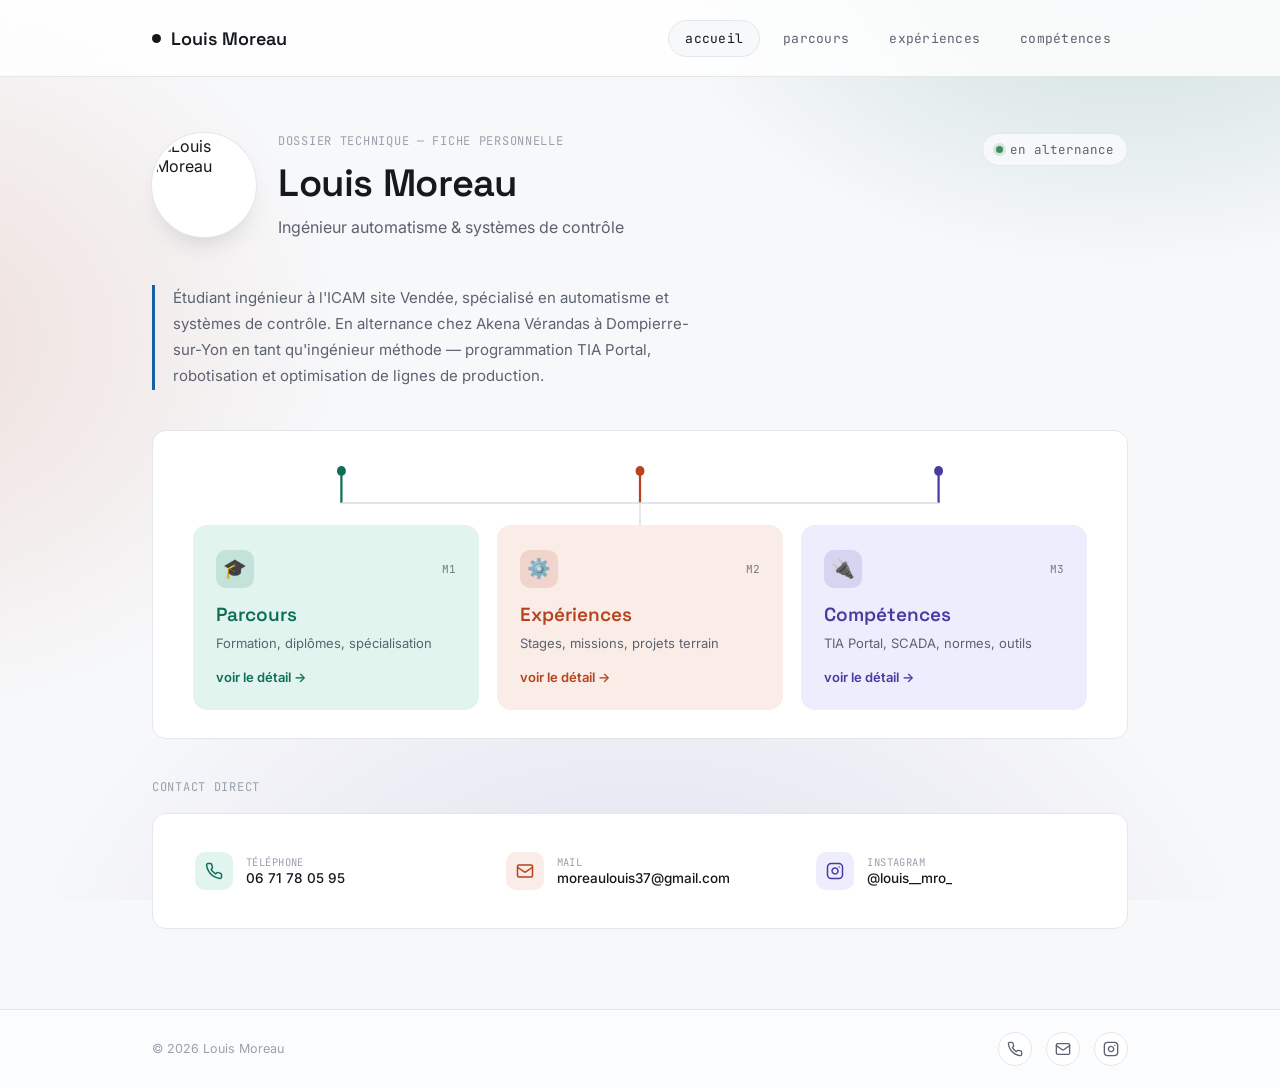
==== index.html @ c13bdbcf "Add files via upload" ====
<!DOCTYPE html>
<html lang="fr">
<head>
<meta charset="UTF-8">
<meta name="viewport" content="width=device-width, initial-scale=1.0">
<title>Louis Moreau — Ingénieur automatisme</title>
<link rel="stylesheet" href="style.css">
<style>
  .hero {
    display: flex;
    align-items: flex-start;
    justify-content: space-between;
    gap: 32px;
    margin-bottom: 44px;
  }
  .hero-portrait {
    width: 104px;
    height: 104px;
    border-radius: 50%;
    overflow: hidden;
    flex-shrink: 0;
    background: var(--surface);
    border: 3px solid var(--surface);
    box-shadow: 0 0 0 1px var(--border), 0 14px 30px -16px rgba(20,30,40,0.28);
  }
  .hero-portrait img {
    width: 100%;
    height: 100%;
    object-fit: cover;
    object-position: center 28%;
    display: block;
  }
  .hero-text { display: flex; gap: 22px; align-items: flex-start; }
  .quote {
    font-size: 15px;
    line-height: 1.75;
    color: var(--text-soft);
    max-width: 540px;
    border-left: 3px solid var(--blue);
    padding-left: 18px;
    margin: 0 0 40px;
  }
  .section-label {
    font-family: 'JetBrains Mono', monospace;
    font-size: 12px;
    letter-spacing: 0.06em;
    text-transform: uppercase;
    color: var(--text-faint);
    margin: 0 0 14px;
  }

  .panel {
    background: var(--surface);
    border: 1px solid var(--border);
    border-radius: var(--radius);
    padding: 40px 40px 28px;
  }

  .schema { display: block; width: 100%; height: 60px; overflow: visible; margin-bottom: -6px; }

  .modules {
    display: grid;
    grid-template-columns: repeat(3, 1fr);
    gap: 18px;
  }
  .module-card {
    border-radius: var(--radius);
    padding: 24px 22px;
    display: flex;
    flex-direction: column;
    gap: 14px;
    border: 1px solid transparent;
    transition: transform 0.18s ease, box-shadow 0.18s ease;
    cursor: pointer;
  }
  .module-card:hover { transform: translateY(-3px); box-shadow: 0 10px 24px -16px rgba(0,0,0,0.25); }

  .module-card.teal { background: var(--teal-bg); }
  .module-card.coral { background: var(--coral-bg); }
  .module-card.purple { background: var(--purple-bg); }

  .module-top { display: flex; align-items: center; justify-content: space-between; }
  .module-icon {
    width: 38px; height: 38px;
    border-radius: 10px;
    display: flex; align-items: center; justify-content: center;
    font-size: 19px;
  }
  .module-card.teal .module-icon { background: rgba(15,110,86,0.14); color: var(--teal); }
  .module-card.coral .module-icon { background: rgba(182,67,30,0.14); color: var(--coral); }
  .module-card.purple .module-icon { background: rgba(70,60,160,0.14); color: var(--purple); }

  .module-tag { font-family: 'JetBrains Mono', monospace; font-size: 11px; opacity: 0.55; }

  .module-card h3 { font-family: 'Space Grotesk', sans-serif; font-size: 19px; font-weight: 600; margin: 0; }
  .module-card.teal h3 { color: var(--teal); }
  .module-card.coral h3 { color: var(--coral); }
  .module-card.purple h3 { color: var(--purple); }

  .module-card p.desc { font-size: 13px; color: var(--text-soft); margin: -8px 0 0; line-height: 1.55; }

  .module-link {
    font-size: 13px; font-weight: 600;
    display: flex; align-items: center; gap: 5px;
    margin-top: 2px;
  }
  .module-card.teal .module-link { color: var(--teal); }
  .module-card.coral .module-link { color: var(--coral); }
  .module-card.purple .module-link { color: var(--purple); }

  @media (max-width: 720px) {
    .modules { grid-template-columns: 1fr; }
    .panel { padding: 28px 22px 22px; }
    h1.page-title { font-size: 30px; }
    .hero { flex-direction: column; gap: 20px; }
    .hero-text { gap: 16px; }
    .hero-portrait { width: 84px; height: 84px; }
  }
</style>
</head>
<body class="page-accueil">

<header class="site-header">
  <div class="wrap">
    <div class="logo"><span class="dot"></span> Louis Moreau</div>
    <nav class="main-nav">
      <a href="index.html" class="active">accueil</a>
      <a href="parcours.html">parcours</a>
      <a href="experiences.html">expériences</a>
      <a href="competences.html">compétences</a>
    </nav>
  </div>
</header>

<main>
  <div class="wrap">

    <div class="hero">
      <div class="hero-text">
        <div class="hero-portrait">
          <img src="assets/louis.png" alt="Louis Moreau">
        </div>
        <div>
          <p class="eyebrow">Dossier technique — fiche personnelle</p>
          <h1 class="page-title">Louis Moreau</h1>
          <p class="subtitle" style="margin-bottom:0;">Ingénieur automatisme &amp; systèmes de contrôle</p>
        </div>
      </div>
      <span class="status-badge"><span class="pulse"></span> en alternance</span>
    </div>

    <p class="quote">Étudiant ingénieur à l'ICAM site Vendée, spécialisé en automatisme et systèmes de contrôle. En alternance chez Akena Vérandas à Dompierre-sur-Yon en tant qu'ingénieur méthode — programmation TIA Portal, robotisation et optimisation de lignes de production.</p>

    <div class="panel">
      <svg class="schema" viewBox="0 0 1000 60" preserveAspectRatio="none">
        <line x1="166" y1="0" x2="166" y2="32" stroke="#0F6E56" stroke-width="2.5"/>
        <line x1="500" y1="0" x2="500" y2="32" stroke="#B6431E" stroke-width="2.5"/>
        <line x1="834" y1="0" x2="834" y2="32" stroke="#463CA0" stroke-width="2.5"/>
        <line x1="166" y1="32" x2="834" y2="32" stroke="#D7DBE0" stroke-width="1.5"/>
        <line x1="500" y1="32" x2="500" y2="60" stroke="#D7DBE0" stroke-width="1.5"/>
        <circle cx="166" cy="0" r="5" fill="#0F6E56"/>
        <circle cx="500" cy="0" r="5" fill="#B6431E"/>
        <circle cx="834" cy="0" r="5" fill="#463CA0"/>
      </svg>

      <div class="modules">

        <a class="module-card teal" href="parcours.html">
          <div class="module-top">
            <div class="module-icon">&#127891;</div>
            <span class="module-tag">M1</span>
          </div>
          <h3>Parcours</h3>
          <p class="desc">Formation, diplômes, spécialisation</p>
          <span class="module-link">voir le détail &rarr;</span>
        </a>

        <a class="module-card coral" href="experiences.html">
          <div class="module-top">
            <div class="module-icon">&#9881;&#65039;</div>
            <span class="module-tag">M2</span>
          </div>
          <h3>Expériences</h3>
          <p class="desc">Stages, missions, projets terrain</p>
          <span class="module-link">voir le détail &rarr;</span>
        </a>

        <a class="module-card purple" href="competences.html">
          <div class="module-top">
            <div class="module-icon">&#128268;</div>
            <span class="module-tag">M3</span>
          </div>
          <h3>Compétences</h3>
          <p class="desc">TIA Portal, SCADA, normes, outils</p>
          <span class="module-link">voir le détail &rarr;</span>
        </a>

      </div>


    </div>

    <p class="section-label" style="margin-top:40px;">Contact direct</p>
    <div class="contact-card">
      <a class="contact-item tel" href="tel:+33671780595">
        <span class="contact-icon">
          <svg viewBox="0 0 24 24" fill="none" stroke="currentColor" stroke-width="2" stroke-linecap="round" stroke-linejoin="round"><path d="M22 16.92v3a2 2 0 0 1-2.18 2 19.79 19.79 0 0 1-8.63-3.07 19.5 19.5 0 0 1-6-6 19.79 19.79 0 0 1-3.07-8.67A2 2 0 0 1 4.11 2h3a2 2 0 0 1 2 1.72 12.84 12.84 0 0 0 .7 2.81 2 2 0 0 1-.45 2.11L8.09 9.91a16 16 0 0 0 6 6l1.27-1.27a2 2 0 0 1 2.11-.45 12.84 12.84 0 0 0 2.81.7A2 2 0 0 1 22 16.92z"/></svg>
        </span>
        <span class="contact-text">
          <span class="contact-label">Téléphone</span>
          <span class="contact-value">06 71 78 05 95</span>
        </span>
      </a>
      <a class="contact-item mail" href="mailto:moreaulouis37@gmail.com">
        <span class="contact-icon">
          <svg viewBox="0 0 24 24" fill="none" stroke="currentColor" stroke-width="2" stroke-linecap="round" stroke-linejoin="round"><rect x="2" y="4" width="20" height="16" rx="2"/><path d="m2 7 8.97 6.2a2 2 0 0 0 2.06 0L22 7"/></svg>
        </span>
        <span class="contact-text">
          <span class="contact-label">Mail</span>
          <span class="contact-value">moreaulouis37@gmail.com</span>
        </span>
      </a>
      <a class="contact-item insta" href="https://instagram.com/louis__mro_" target="_blank" rel="noopener">
        <span class="contact-icon">
          <svg viewBox="0 0 24 24" fill="none" stroke="currentColor" stroke-width="2" stroke-linecap="round" stroke-linejoin="round"><rect x="2" y="2" width="20" height="20" rx="5"/><path d="M16 11.37A4 4 0 1 1 12.63 8 4 4 0 0 1 16 11.37z"/><path d="M17.5 6.5h.01"/></svg>
        </span>
        <span class="contact-text">
          <span class="contact-label">Instagram</span>
          <span class="contact-value">@louis__mro_</span>
        </span>
      </a>
    </div>

  </div>
</main>

<footer class="site-footer">
  <div class="wrap">
    <p>&copy; 2026 Louis Moreau</p>
    <div class="footer-icons">
      <a href="tel:+33671780595" aria-label="téléphone">
        <svg viewBox="0 0 24 24" fill="none" stroke="currentColor" stroke-width="2" stroke-linecap="round" stroke-linejoin="round"><path d="M22 16.92v3a2 2 0 0 1-2.18 2 19.79 19.79 0 0 1-8.63-3.07 19.5 19.5 0 0 1-6-6 19.79 19.79 0 0 1-3.07-8.67A2 2 0 0 1 4.11 2h3a2 2 0 0 1 2 1.72 12.84 12.84 0 0 0 .7 2.81 2 2 0 0 1-.45 2.11L8.09 9.91a16 16 0 0 0 6 6l1.27-1.27a2 2 0 0 1 2.11-.45 12.84 12.84 0 0 0 2.81.7A2 2 0 0 1 22 16.92z"/></svg>
      </a>
      <a href="mailto:moreaulouis37@gmail.com" aria-label="email">
        <svg viewBox="0 0 24 24" fill="none" stroke="currentColor" stroke-width="2" stroke-linecap="round" stroke-linejoin="round"><rect x="2" y="4" width="20" height="16" rx="2"/><path d="m2 7 8.97 6.2a2 2 0 0 0 2.06 0L22 7"/></svg>
      </a>
      <a href="https://instagram.com/louis__mro_" aria-label="instagram" target="_blank" rel="noopener">
        <svg viewBox="0 0 24 24" fill="none" stroke="currentColor" stroke-width="2" stroke-linecap="round" stroke-linejoin="round"><rect x="2" y="2" width="20" height="20" rx="5"/><path d="M16 11.37A4 4 0 1 1 12.63 8 4 4 0 0 1 16 11.37z"/><path d="M17.5 6.5h.01"/></svg>
      </a>
    </div>
  </div>
</footer>

</body>
</html>
---- style.css ----
@import url('https://fonts.googleapis.com/css2?family=Space+Grotesk:wght@500;600&family=Inter:wght@400;500;600&family=JetBrains+Mono:wght@400;500&display=swap');

:root {
  --bg: #F7F8FA;
  --surface: #FFFFFF;
  --border: #E3E6EA;
  --text: #15181D;
  --text-soft: #5B6270;
  --text-faint: #9AA1AC;

  --teal: #0F6E56;
  --teal-bg: #E1F5EE;
  --teal-line: #5DCAA5;

  --coral: #B6431E;
  --coral-bg: #FAECE7;
  --coral-line: #F0997B;

  --purple: #463CA0;
  --purple-bg: #EEEDFE;
  --purple-line: #AFA9EC;

  --blue: #185FA5;
  --blue-bg: #E6F1FB;

  --radius: 14px;
  --radius-sm: 8px;
}

* { box-sizing: border-box; }

html, body {
  margin: 0;
  padding: 0;
  color: var(--text);
  font-family: 'Inter', sans-serif;
  -webkit-font-smoothing: antialiased;
}

html { background: var(--bg); }

body {
  min-height: 100vh;
  display: flex;
  flex-direction: column;
  position: relative;
}

/* ---------- page backgrounds (per-module ambient tint) ---------- */
body::before {
  content: '';
  position: fixed;
  inset: 0;
  z-index: -1;
  pointer-events: none;
  background:
    radial-gradient(680px 460px at 88% -6%, var(--bg-accent-1, rgba(15,110,86,0.10)), transparent 70%),
    radial-gradient(620px 520px at -8% 38%, var(--bg-accent-2, rgba(70,60,160,0.07)), transparent 72%),
    radial-gradient(900px 700px at 50% 115%, var(--bg-accent-3, rgba(182,67,30,0.05)), transparent 70%),
    var(--bg);
}

body.page-accueil::before {
  --bg-accent-1: rgba(15,110,86,0.20);
  --bg-accent-2: rgba(182,67,30,0.14);
  --bg-accent-3: rgba(70,60,160,0.15);
}
body.page-parcours::before {
  --bg-accent-1: rgba(15,110,86,0.26);
  --bg-accent-2: rgba(93,202,165,0.18);
  --bg-accent-3: rgba(15,110,86,0.09);
}
body.page-experiences::before {
  --bg-accent-1: rgba(182,67,30,0.24);
  --bg-accent-2: rgba(240,153,123,0.18);
  --bg-accent-3: rgba(182,67,30,0.09);
}
body.page-competences::before {
  --bg-accent-1: rgba(70,60,160,0.24);
  --bg-accent-2: rgba(175,169,236,0.20);
  --bg-accent-3: rgba(70,60,160,0.09);
}

a { color: inherit; text-decoration: none; }

.sr-only {
  position: absolute;
  width: 1px; height: 1px;
  overflow: hidden;
  clip: rect(0,0,0,0);
}

.wrap {
  max-width: 1040px;
  margin: 0 auto;
  padding: 0 32px;
  width: 100%;
}

/* ---------- header / nav ---------- */
.site-header {
  border-bottom: 1px solid var(--border);
  background: rgba(255,255,255,0.82);
  backdrop-filter: blur(10px);
  position: sticky;
  top: 0;
  z-index: 10;
}
.site-header .wrap {
  display: flex;
  align-items: center;
  justify-content: space-between;
  height: 76px;
}
.logo {
  font-family: 'Space Grotesk', sans-serif;
  font-weight: 600;
  font-size: 18px;
  display: flex;
  align-items: center;
  gap: 10px;
}
.logo .dot {
  width: 9px; height: 9px;
  border-radius: 50%;
  background: var(--text);
  display: inline-block;
}
nav.main-nav {
  display: flex;
  gap: 6px;
}
nav.main-nav a {
  font-family: 'JetBrains Mono', monospace;
  font-size: 13px;
  letter-spacing: 0.02em;
  color: var(--text-soft);
  padding: 9px 16px;
  border-radius: 100px;
  border: 1px solid transparent;
  transition: all 0.15s ease;
}
nav.main-nav a:hover {
  color: var(--text);
  background: var(--bg);
}
nav.main-nav a.active {
  color: var(--text);
  border-color: var(--border);
  background: var(--bg);
}
nav.main-nav a.active.parcours { color: var(--teal); border-color: var(--teal-line); background: var(--teal-bg); }
nav.main-nav a.active.experiences { color: var(--coral); border-color: var(--coral-line); background: var(--coral-bg); }
nav.main-nav a.active.competences { color: var(--purple); border-color: var(--purple-line); background: var(--purple-bg); }

/* ---------- main / footer ---------- */
main { flex: 1; padding: 56px 0 80px; }

.site-footer {
  border-top: 1px solid var(--border);
  padding: 22px 0;
  background: rgba(255,255,255,0.5);
}
.site-footer .wrap {
  display: flex;
  align-items: center;
  justify-content: space-between;
}
.site-footer p {
  font-size: 12.5px;
  color: var(--text-faint);
  margin: 0;
}
.footer-icons { display: flex; gap: 14px; }
.footer-icons a {
  color: var(--text-soft);
  font-size: 15px;
  width: 34px; height: 34px;
  border-radius: 50%;
  border: 1px solid var(--border);
  background: var(--surface);
  display: flex;
  align-items: center;
  justify-content: center;
  transition: all 0.15s;
}
.footer-icons a:hover { color: var(--text); border-color: var(--text-soft); transform: translateY(-2px); }
.footer-icons svg { width: 16px; height: 16px; display: block; }

/* ---------- typography ---------- */
.eyebrow {
  font-family: 'JetBrains Mono', monospace;
  font-size: 12px;
  letter-spacing: 0.06em;
  text-transform: uppercase;
  color: var(--text-faint);
  margin: 0 0 10px;
}
h1.page-title {
  font-family: 'Space Grotesk', sans-serif;
  font-weight: 600;
  font-size: 38px;
  margin: 0 0 8px;
  letter-spacing: -0.01em;
}
.subtitle {
  font-size: 16px;
  color: var(--text-soft);
  margin: 0 0 36px;
  max-width: 560px;
  line-height: 1.6;
}

/* ---------- badge ---------- */
.status-badge {
  display: inline-flex;
  align-items: center;
  gap: 7px;
  background: var(--bg);
  border: 1px solid var(--border);
  border-radius: 100px;
  padding: 7px 13px;
  font-size: 12.5px;
  color: var(--text-soft);
  font-family: 'JetBrains Mono', monospace;
}
.status-badge .pulse {
  width: 7px; height: 7px;
  border-radius: 50%;
  background: #3B8F5C;
  box-shadow: 0 0 0 3px rgba(59,143,92,0.18);
}

/* ---------- placeholder note ---------- */
.placeholder-note {
  font-size: 12.5px;
  color: var(--text-faint);
  border-top: 1px solid var(--border);
  margin-top: 48px;
  padding-top: 18px;
}

/* ---------- contact card (accueil) ---------- */
.contact-card {
  background: var(--surface);
  border: 1px solid var(--border);
  border-radius: var(--radius);
  padding: 26px 28px;
  margin-top: 18px;
  display: grid;
  grid-template-columns: repeat(3, 1fr);
  gap: 14px;
}
.contact-item {
  display: flex;
  align-items: center;
  gap: 13px;
  padding: 12px 14px;
  border-radius: 12px;
  transition: background 0.15s;
}
.contact-item:hover { background: var(--bg); }
.contact-icon {
  width: 38px; height: 38px;
  border-radius: 10px;
  display: flex;
  align-items: center;
  justify-content: center;
  flex-shrink: 0;
}
.contact-icon svg { width: 18px; height: 18px; }
.contact-item.tel .contact-icon { background: var(--teal-bg); color: var(--teal); }
.contact-item.mail .contact-icon { background: var(--coral-bg); color: var(--coral); }
.contact-item.insta .contact-icon { background: var(--purple-bg); color: var(--purple); }
.contact-text { display: flex; flex-direction: column; gap: 1px; min-width: 0; }
.contact-label {
  font-family: 'JetBrains Mono', monospace;
  font-size: 10.5px;
  letter-spacing: 0.04em;
  text-transform: uppercase;
  color: var(--text-faint);
}
.contact-value {
  font-size: 13.5px;
  font-weight: 500;
  color: var(--text);
  white-space: nowrap;
  overflow: hidden;
  text-overflow: ellipsis;
}
@media (max-width: 720px) {
  .contact-card { grid-template-columns: 1fr; }
}
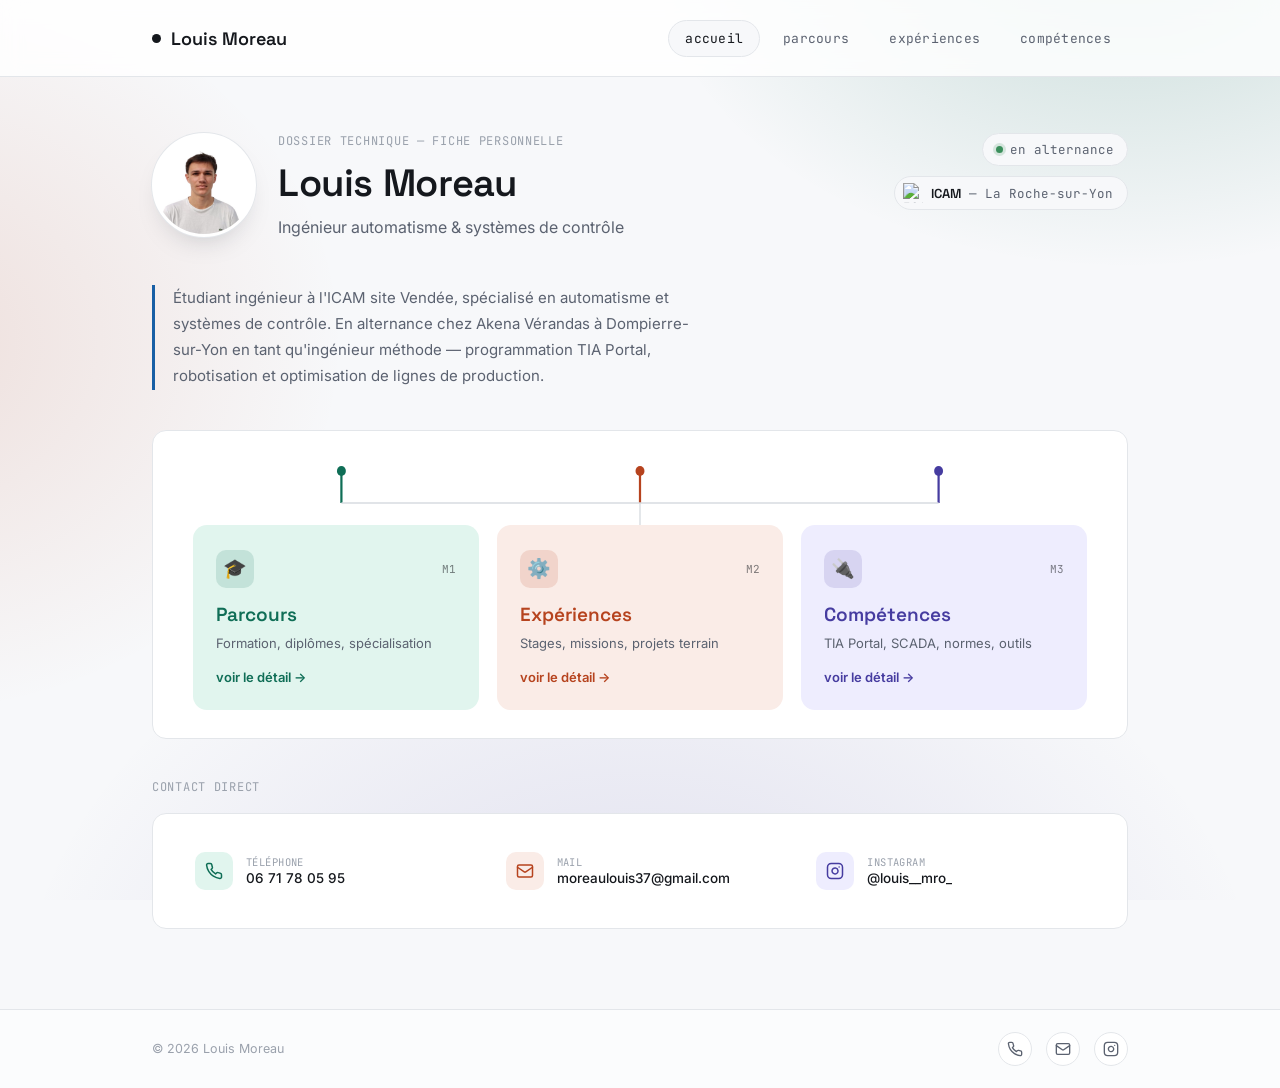
==== commit 3b82f315: "Add files via upload" ====
--- a/index.html
+++ b/index.html
@@ -4,6 +4,7 @@
 <meta charset="UTF-8">
 <meta name="viewport" content="width=device-width, initial-scale=1.0">
 <title>Louis Moreau — Ingénieur automatisme</title>
+<link rel="icon" type="image/x-icon" href="assets/favicon.ico">
 <link rel="stylesheet" href="style.css">
 <style>
   .hero {
@@ -31,6 +32,35 @@
     display: block;
   }
   .hero-text { display: flex; gap: 22px; align-items: flex-start; }
+  .hero-badges {
+    display: flex;
+    flex-direction: column;
+    align-items: flex-end;
+    gap: 10px;
+  }
+  .school-badge {
+    display: inline-flex;
+    align-items: center;
+    gap: 8px;
+    background: var(--bg);
+    border: 1px solid var(--border);
+    border-radius: 100px;
+    padding: 6px 14px 6px 8px;
+    font-size: 12.5px;
+    color: var(--text-soft);
+    font-family: 'JetBrains Mono', monospace;
+  }
+  .school-badge img {
+    width: 20px;
+    height: 20px;
+    display: block;
+  }
+  .school-badge strong {
+    color: var(--text);
+    font-family: 'Space Grotesk', sans-serif;
+    font-weight: 600;
+    font-size: 13px;
+  }
   .quote {
     font-size: 15px;
     line-height: 1.75;
@@ -112,9 +142,10 @@
     .modules { grid-template-columns: 1fr; }
     .panel { padding: 28px 22px 22px; }
     h1.page-title { font-size: 30px; }
-    .hero { flex-direction: column; gap: 20px; }
+    .hero { flex-direction: column; gap: 20px; align-items: flex-start; }
     .hero-text { gap: 16px; }
     .hero-portrait { width: 84px; height: 84px; }
+    .hero-badges { align-items: flex-start; flex-direction: row; flex-wrap: wrap; }
   }
 </style>
 </head>
@@ -146,7 +177,10 @@
           <p class="subtitle" style="margin-bottom:0;">Ingénieur automatisme &amp; systèmes de contrôle</p>
         </div>
       </div>
-      <span class="status-badge"><span class="pulse"></span> en alternance</span>
+      <div class="hero-badges">
+        <span class="status-badge"><span class="pulse"></span> en alternance</span>
+        <span class="school-badge"><img src="assets/icam-logo.png" alt="ICAM"> <strong>ICAM</strong> — La Roche-sur-Yon</span>
+      </div>
     </div>
 
     <p class="quote">Étudiant ingénieur à l'ICAM site Vendée, spécialisé en automatisme et systèmes de contrôle. En alternance chez Akena Vérandas à Dompierre-sur-Yon en tant qu'ingénieur méthode — programmation TIA Portal, robotisation et optimisation de lignes de production.</p>
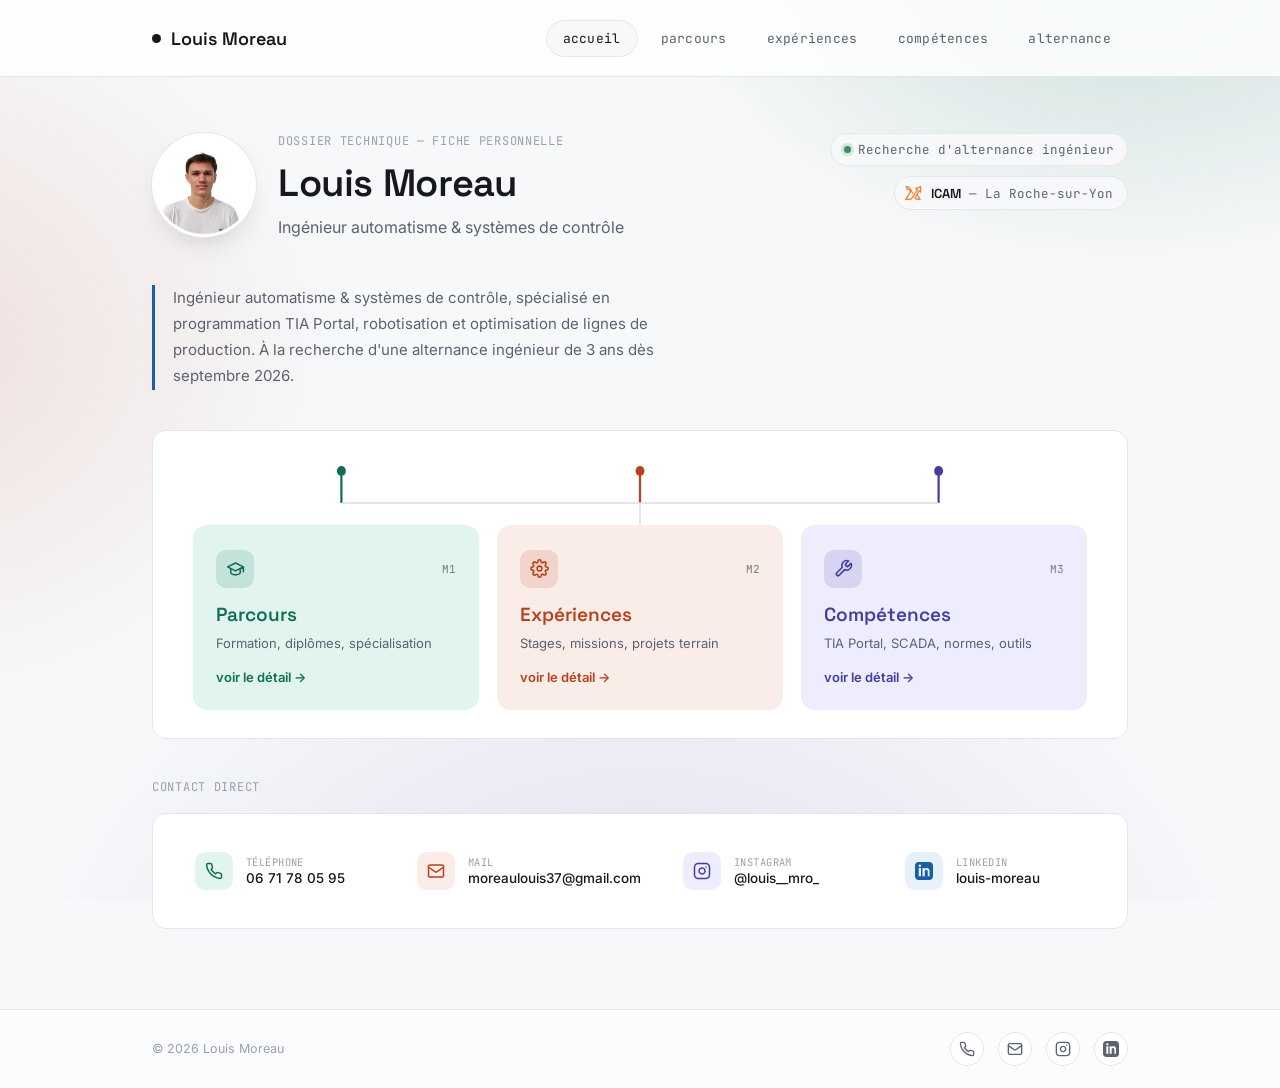
==== commit 4138995a: "Add files via upload" ====
--- a/index.html
+++ b/index.html
@@ -116,6 +116,7 @@
     display: flex; align-items: center; justify-content: center;
     font-size: 19px;
   }
+  .module-icon svg { width: 19px; height: 19px; }
   .module-card.teal .module-icon { background: rgba(15,110,86,0.14); color: var(--teal); }
   .module-card.coral .module-icon { background: rgba(182,67,30,0.14); color: var(--coral); }
   .module-card.purple .module-icon { background: rgba(70,60,160,0.14); color: var(--purple); }
@@ -159,6 +160,7 @@
       <a href="parcours.html">parcours</a>
       <a href="experiences.html">expériences</a>
       <a href="competences.html">compétences</a>
+      <a href="alternance.html">alternance</a>
     </nav>
   </div>
 </header>
@@ -178,12 +180,12 @@
         </div>
       </div>
       <div class="hero-badges">
-        <span class="status-badge"><span class="pulse"></span> en alternance</span>
+        <a class="status-badge" href="alternance.html"><span class="pulse"></span> Recherche d'alternance ingénieur</a>
         <span class="school-badge"><img src="assets/icam-logo.png" alt="ICAM"> <strong>ICAM</strong> — La Roche-sur-Yon</span>
       </div>
     </div>
 
-    <p class="quote">Étudiant ingénieur à l'ICAM site Vendée, spécialisé en automatisme et systèmes de contrôle. En alternance chez Akena Vérandas à Dompierre-sur-Yon en tant qu'ingénieur méthode — programmation TIA Portal, robotisation et optimisation de lignes de production.</p>
+    <p class="quote">Ingénieur automatisme & systèmes de contrôle, spécialisé en programmation TIA Portal, robotisation et optimisation de lignes de production. À la recherche d'une alternance ingénieur de 3 ans dès septembre 2026.</p>
 
     <div class="panel">
       <svg class="schema" viewBox="0 0 1000 60" preserveAspectRatio="none">
@@ -201,7 +203,9 @@
 
         <a class="module-card teal" href="parcours.html">
           <div class="module-top">
-            <div class="module-icon">&#127891;</div>
+            <div class="module-icon">
+              <svg viewBox="0 0 24 24" fill="none" stroke="currentColor" stroke-width="2" stroke-linecap="round" stroke-linejoin="round"><path d="M22 10v6M2 10l10-5 10 5-10 5z"/><path d="M6 12v5c0 1.5 3 3 6 3s6-1.5 6-3v-5"/></svg>
+            </div>
             <span class="module-tag">M1</span>
           </div>
           <h3>Parcours</h3>
@@ -211,7 +215,9 @@
 
         <a class="module-card coral" href="experiences.html">
           <div class="module-top">
-            <div class="module-icon">&#9881;&#65039;</div>
+            <div class="module-icon">
+              <svg viewBox="0 0 24 24" fill="none" stroke="currentColor" stroke-width="2" stroke-linecap="round" stroke-linejoin="round"><circle cx="12" cy="12" r="3"/><path d="M19.4 15a1.65 1.65 0 0 0 .33 1.82l.06.06a2 2 0 1 1-2.83 2.83l-.06-.06a1.65 1.65 0 0 0-1.82-.33 1.65 1.65 0 0 0-1 1.51V21a2 2 0 1 1-4 0v-.09A1.65 1.65 0 0 0 9 19.4a1.65 1.65 0 0 0-1.82.33l-.06.06a2 2 0 1 1-2.83-2.83l.06-.06a1.65 1.65 0 0 0 .33-1.82 1.65 1.65 0 0 0-1.51-1H3a2 2 0 1 1 0-4h.09A1.65 1.65 0 0 0 4.6 9a1.65 1.65 0 0 0-.33-1.82l-.06-.06a2 2 0 1 1 2.83-2.83l.06.06a1.65 1.65 0 0 0 1.82.33H9a1.65 1.65 0 0 0 1-1.51V3a2 2 0 1 1 4 0v.09a1.65 1.65 0 0 0 1 1.51 1.65 1.65 0 0 0 1.82-.33l.06-.06a2 2 0 1 1 2.83 2.83l-.06.06a1.65 1.65 0 0 0-.33 1.82V9c.26.604.852.997 1.51 1H21a2 2 0 1 1 0 4h-.09c-.658.003-1.25.396-1.51 1z"/></svg>
+            </div>
             <span class="module-tag">M2</span>
           </div>
           <h3>Expériences</h3>
@@ -221,7 +227,9 @@
 
         <a class="module-card purple" href="competences.html">
           <div class="module-top">
-            <div class="module-icon">&#128268;</div>
+            <div class="module-icon">
+              <svg viewBox="0 0 24 24" fill="none" stroke="currentColor" stroke-width="2" stroke-linecap="round" stroke-linejoin="round"><path d="M14.7 6.3a1 1 0 0 0 0 1.4l1.6 1.6a1 1 0 0 0 1.4 0l3.77-3.77a6 6 0 0 1-7.94 7.94l-6.91 6.91a2.12 2.12 0 0 1-3-3l6.91-6.91a6 6 0 0 1 7.94-7.94l-3.76 3.76z"/></svg>
+            </div>
             <span class="module-tag">M3</span>
           </div>
           <h3>Compétences</h3>
@@ -263,6 +271,15 @@
           <span class="contact-value">@louis__mro_</span>
         </span>
       </a>
+      <a class="contact-item linkedin" href="https://www.linkedin.com/in/louis-moreau-b50304274/" target="_blank" rel="noopener">
+        <span class="contact-icon">
+          <svg viewBox="0 0 24 24" fill="currentColor" stroke="none"><path d="M19 0h-14c-2.76 0-5 2.24-5 5v14c0 2.76 2.24 5 5 5h14c2.76 0 5-2.24 5-5v-14c0-2.76-2.24-5-5-5zm-11 19h-3v-11h3v11zm-1.5-12.27c-.97 0-1.75-.79-1.75-1.76s.78-1.75 1.75-1.75 1.75.78 1.75 1.75-.78 1.76-1.75 1.76zm13.5 12.27h-3v-5.6c0-1.33-.03-3.05-1.86-3.05-1.87 0-2.15 1.46-2.15 2.96v5.69h-3v-11h2.88v1.5h.04c.4-.76 1.39-1.56 2.86-1.56 3.06 0 3.63 2.02 3.63 4.63v6.43z"/></svg>
+        </span>
+        <span class="contact-text">
+          <span class="contact-label">LinkedIn</span>
+          <span class="contact-value">louis-moreau</span>
+        </span>
+      </a>
     </div>
 
   </div>
@@ -281,6 +298,9 @@
       <a href="https://instagram.com/louis__mro_" aria-label="instagram" target="_blank" rel="noopener">
         <svg viewBox="0 0 24 24" fill="none" stroke="currentColor" stroke-width="2" stroke-linecap="round" stroke-linejoin="round"><rect x="2" y="2" width="20" height="20" rx="5"/><path d="M16 11.37A4 4 0 1 1 12.63 8 4 4 0 0 1 16 11.37z"/><path d="M17.5 6.5h.01"/></svg>
       </a>
+      <a href="https://www.linkedin.com/in/louis-moreau-b50304274/" aria-label="linkedin" target="_blank" rel="noopener">
+        <svg viewBox="0 0 24 24" fill="currentColor" stroke="none"><path d="M19 0h-14c-2.76 0-5 2.24-5 5v14c0 2.76 2.24 5 5 5h14c2.76 0 5-2.24 5-5v-14c0-2.76-2.24-5-5-5zm-11 19h-3v-11h3v11zm-1.5-12.27c-.97 0-1.75-.79-1.75-1.76s.78-1.75 1.75-1.75 1.75.78 1.75 1.75-.78 1.76-1.75 1.76zm13.5 12.27h-3v-5.6c0-1.33-.03-3.05-1.86-3.05-1.87 0-2.15 1.46-2.15 2.96v5.69h-3v-11h2.88v1.5h.04c.4-.76 1.39-1.56 2.86-1.56 3.06 0 3.63 2.02 3.63 4.63v6.43z"/></svg>
+      </a>
     </div>
   </div>
 </footer>
--- a/style.css
+++ b/style.css
@@ -80,6 +80,11 @@
   --bg-accent-2: rgba(175,169,236,0.20);
   --bg-accent-3: rgba(70,60,160,0.09);
 }
+body.page-alternance::before {
+  --bg-accent-1: rgba(24,95,165,0.22);
+  --bg-accent-2: rgba(110,165,215,0.18);
+  --bg-accent-3: rgba(24,95,165,0.08);
+}
 
 a { color: inherit; text-decoration: none; }
 
@@ -152,6 +157,7 @@
 nav.main-nav a.active.parcours { color: var(--teal); border-color: var(--teal-line); background: var(--teal-bg); }
 nav.main-nav a.active.experiences { color: var(--coral); border-color: var(--coral-line); background: var(--coral-bg); }
 nav.main-nav a.active.competences { color: var(--purple); border-color: var(--purple-line); background: var(--purple-bg); }
+nav.main-nav a.active.alternance { color: var(--blue); border-color: var(--blue); background: var(--blue-bg); }
 
 /* ---------- main / footer ---------- */
 main { flex: 1; padding: 56px 0 80px; }
@@ -223,21 +229,18 @@
   font-size: 12.5px;
   color: var(--text-soft);
   font-family: 'JetBrains Mono', monospace;
+  transition: all 0.15s ease;
+}
+a.status-badge:hover {
+  color: var(--blue);
+  border-color: var(--blue);
+  background: var(--blue-bg);
 }
 .status-badge .pulse {
   width: 7px; height: 7px;
   border-radius: 50%;
   background: #3B8F5C;
   box-shadow: 0 0 0 3px rgba(59,143,92,0.18);
-}
-
-/* ---------- placeholder note ---------- */
-.placeholder-note {
-  font-size: 12.5px;
-  color: var(--text-faint);
-  border-top: 1px solid var(--border);
-  margin-top: 48px;
-  padding-top: 18px;
 }
 
 /* ---------- contact card (accueil) ---------- */
@@ -248,7 +251,7 @@
   padding: 26px 28px;
   margin-top: 18px;
   display: grid;
-  grid-template-columns: repeat(3, 1fr);
+  grid-template-columns: repeat(4, 1fr);
   gap: 14px;
 }
 .contact-item {
@@ -272,6 +275,7 @@
 .contact-item.tel .contact-icon { background: var(--teal-bg); color: var(--teal); }
 .contact-item.mail .contact-icon { background: var(--coral-bg); color: var(--coral); }
 .contact-item.insta .contact-icon { background: var(--purple-bg); color: var(--purple); }
+.contact-item.linkedin .contact-icon { background: var(--blue-bg); color: var(--blue); }
 .contact-text { display: flex; flex-direction: column; gap: 1px; min-width: 0; }
 .contact-label {
   font-family: 'JetBrains Mono', monospace;
@@ -289,5 +293,8 @@
   text-overflow: ellipsis;
 }
 @media (max-width: 720px) {
+  .contact-card { grid-template-columns: 1fr 1fr; }
+}
+@media (max-width: 460px) {
   .contact-card { grid-template-columns: 1fr; }
 }
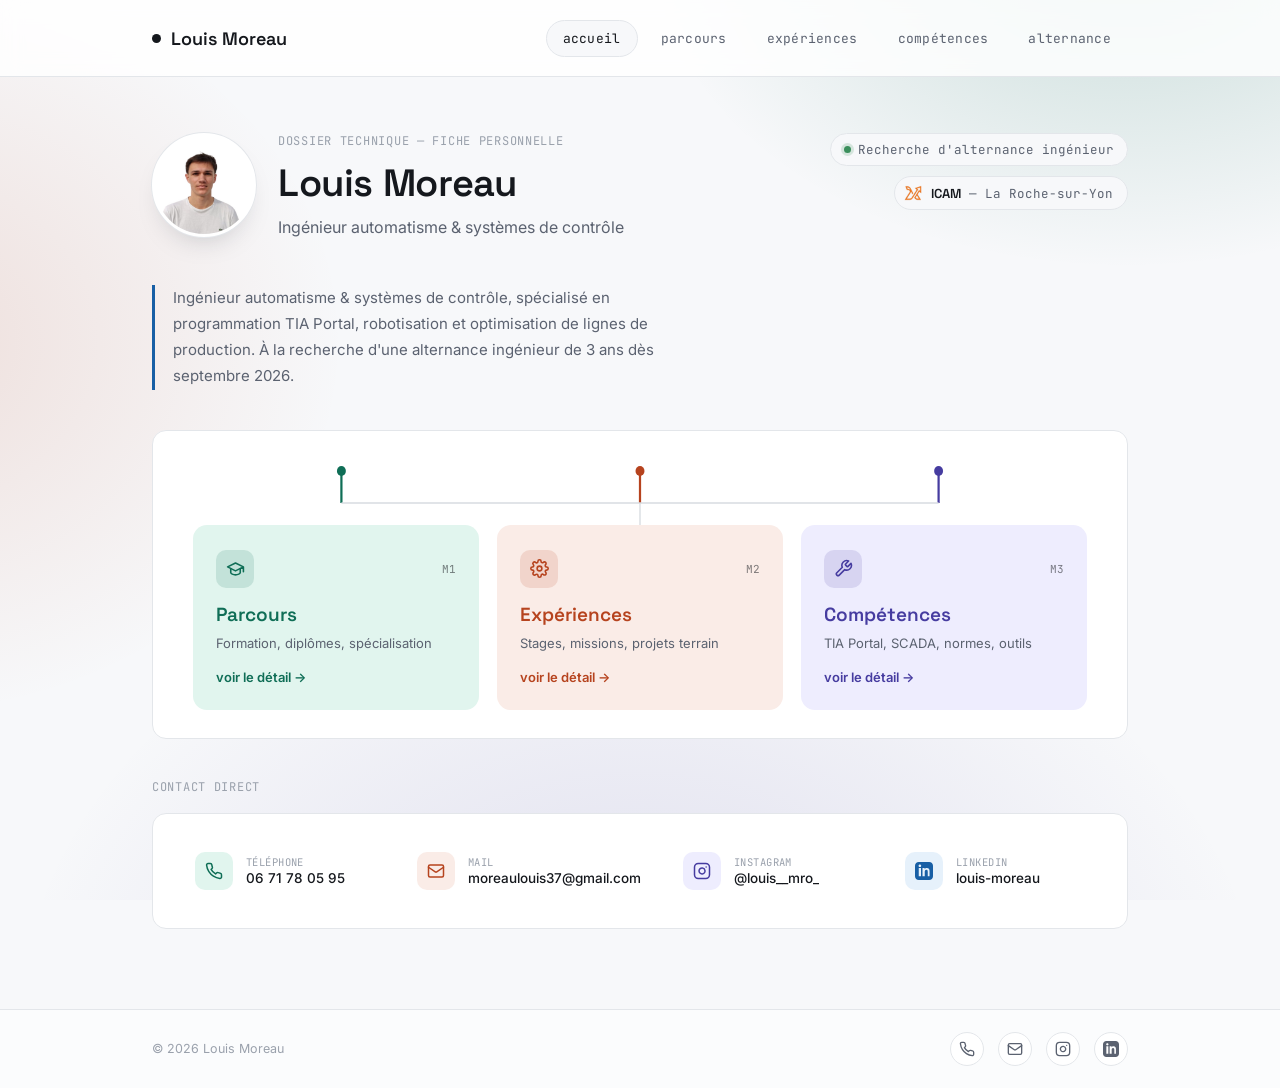
==== commit 35421098: "Add files via upload" ====
--- a/index.html
+++ b/index.html
@@ -1,6 +1,13 @@
 <!DOCTYPE html>
 <html lang="fr">
 <head>
+<!-- Google Tag Manager -->
+<script>(function(w,d,s,l,i){w[l]=w[l]||[];w[l].push({'gtm.start':
+new Date().getTime(),event:'gtm.js'});var f=d.getElementsByTagName(s)[0],
+j=d.createElement(s),dl=l!='dataLayer'?'&l='+l:'';j.async=true;j.src=
+'https://www.googletagmanager.com/gtm.js?id='+i+dl;f.parentNode.insertBefore(j,f);
+})(window,document,'script','dataLayer','GTM-N29N7DFH');</script>
+<!-- End Google Tag Manager -->
 <meta charset="UTF-8">
 <meta name="viewport" content="width=device-width, initial-scale=1.0">
 <title>Louis Moreau — Ingénieur automatisme</title>
@@ -151,6 +158,11 @@
 </style>
 </head>
 <body class="page-accueil">
+<!-- Google Tag Manager (noscript) -->
+<noscript><iframe src="https://www.googletagmanager.com/ns.html?id=GTM-N29N7DFH"
+height="0" width="0" style="display:none;visibility:hidden"></iframe></noscript>
+<!-- End Google Tag Manager (noscript) -->
+
 
 <header class="site-header">
   <div class="wrap">
@@ -305,5 +317,6 @@
   </div>
 </footer>
 
+<script src="https://dashboard.causeriebot.com/widget.js" data-id="1ee7405c-5bf6-4d83-9b55-674a49365535" data-url="https://dashboard.causeriebot.com"></script>
 </body>
 </html>
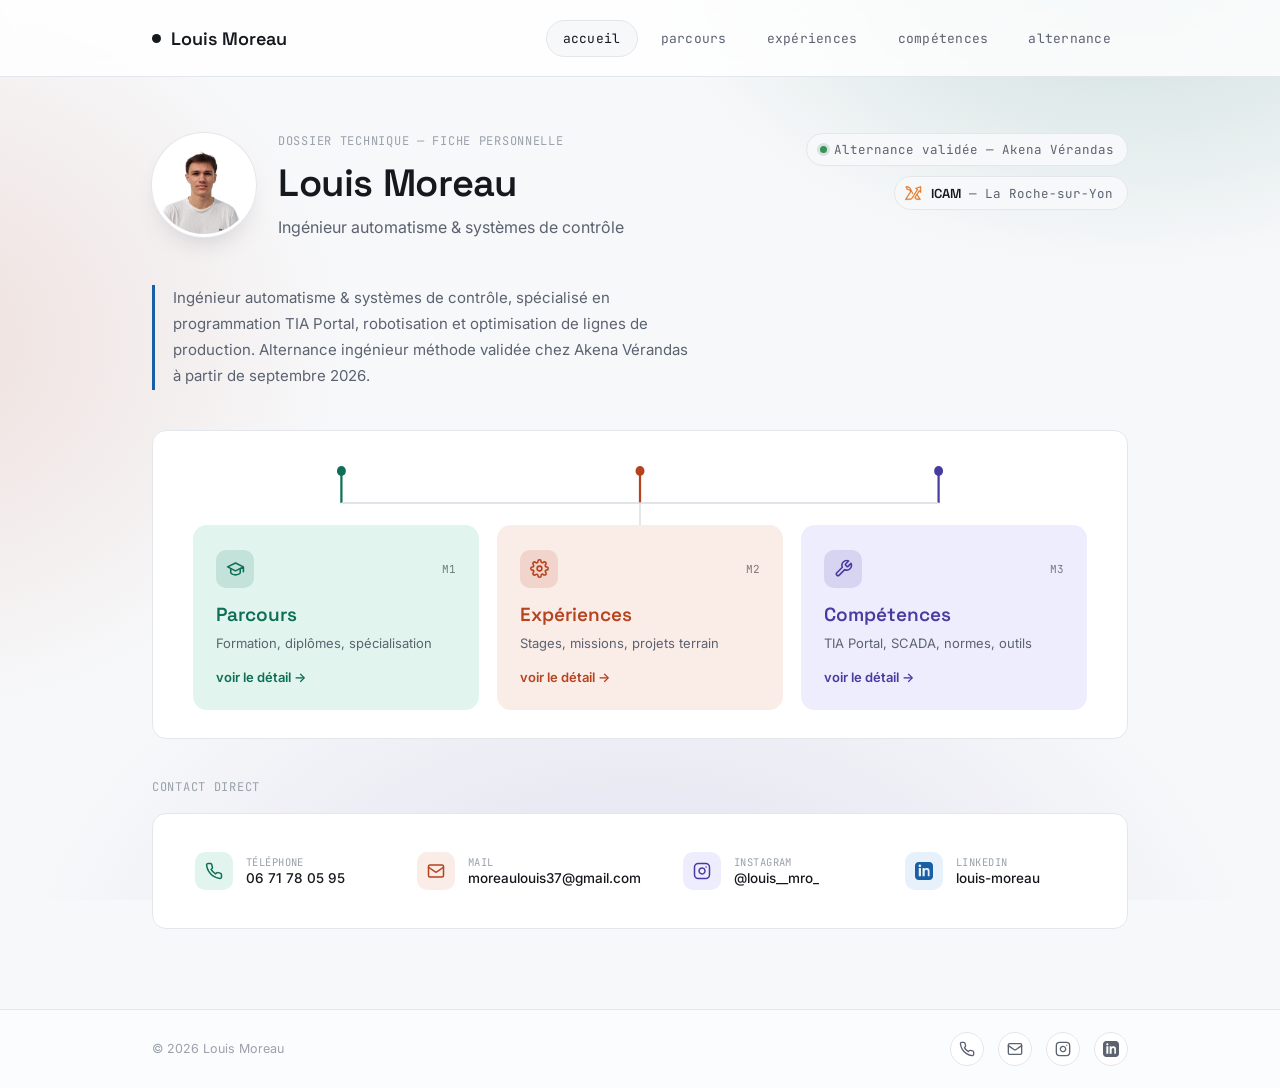
==== commit 1290ea06: "Add files via upload" ====
--- a/index.html
+++ b/index.html
@@ -8,6 +8,16 @@
 'https://www.googletagmanager.com/gtm.js?id='+i+dl;f.parentNode.insertBefore(j,f);
 })(window,document,'script','dataLayer','GTM-N29N7DFH');</script>
 <!-- End Google Tag Manager -->
+<!-- Google tag (gtag.js) -->
+<script async src="https://www.googletagmanager.com/gtag/js?id=G-XVR38PTL5F"></script>
+<script>
+  window.dataLayer = window.dataLayer || [];
+  function gtag(){dataLayer.push(arguments);}
+  gtag('js', new Date());
+
+  gtag('config', 'G-XVR38PTL5F');
+</script>
+
 <meta charset="UTF-8">
 <meta name="viewport" content="width=device-width, initial-scale=1.0">
 <title>Louis Moreau — Ingénieur automatisme</title>
@@ -192,12 +202,12 @@
         </div>
       </div>
       <div class="hero-badges">
-        <a class="status-badge" href="alternance.html"><span class="pulse"></span> Recherche d'alternance ingénieur</a>
+        <a class="status-badge" href="alternance.html"><span class="pulse"></span> Alternance validée — Akena Vérandas</a>
         <span class="school-badge"><img src="assets/icam-logo.png" alt="ICAM"> <strong>ICAM</strong> — La Roche-sur-Yon</span>
       </div>
     </div>
 
-    <p class="quote">Ingénieur automatisme & systèmes de contrôle, spécialisé en programmation TIA Portal, robotisation et optimisation de lignes de production. À la recherche d'une alternance ingénieur de 3 ans dès septembre 2026.</p>
+    <p class="quote">Ingénieur automatisme & systèmes de contrôle, spécialisé en programmation TIA Portal, robotisation et optimisation de lignes de production. Alternance ingénieur méthode validée chez Akena Vérandas à partir de septembre 2026.</p>
 
     <div class="panel">
       <svg class="schema" viewBox="0 0 1000 60" preserveAspectRatio="none">
